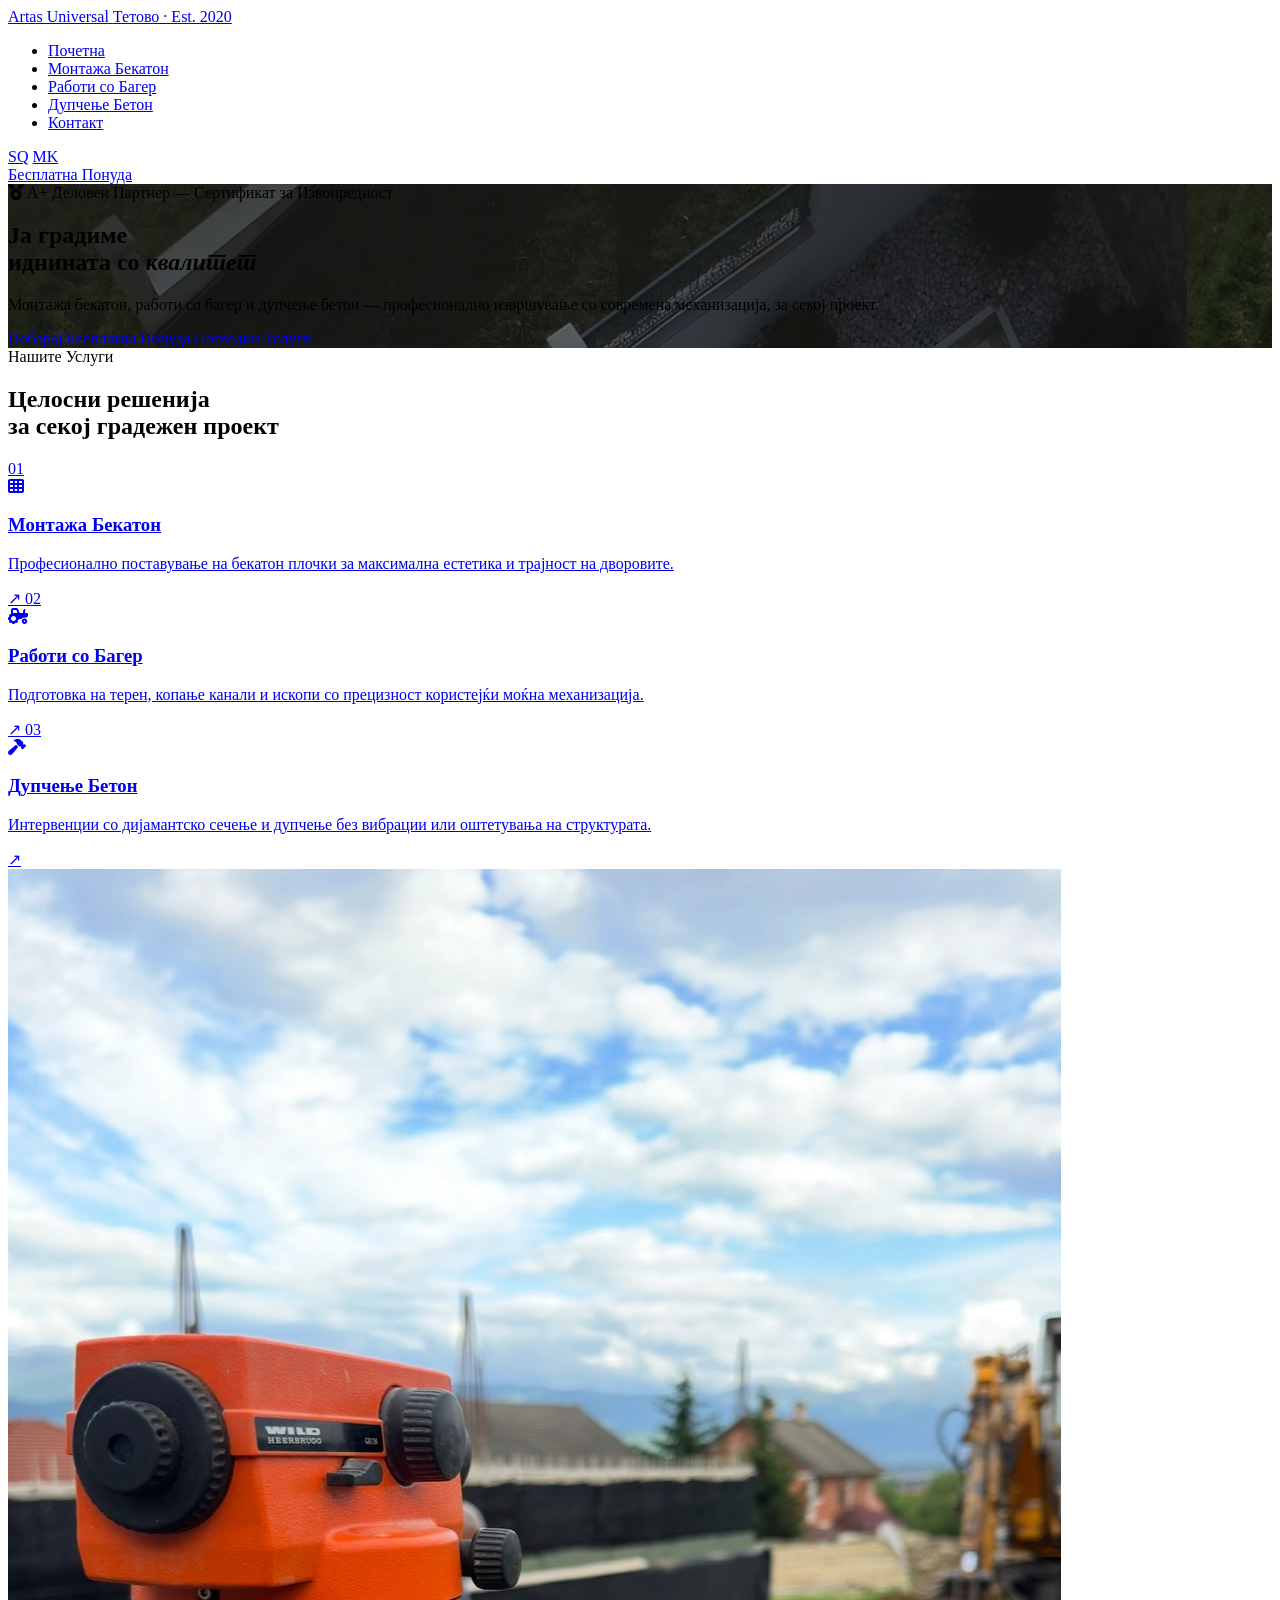
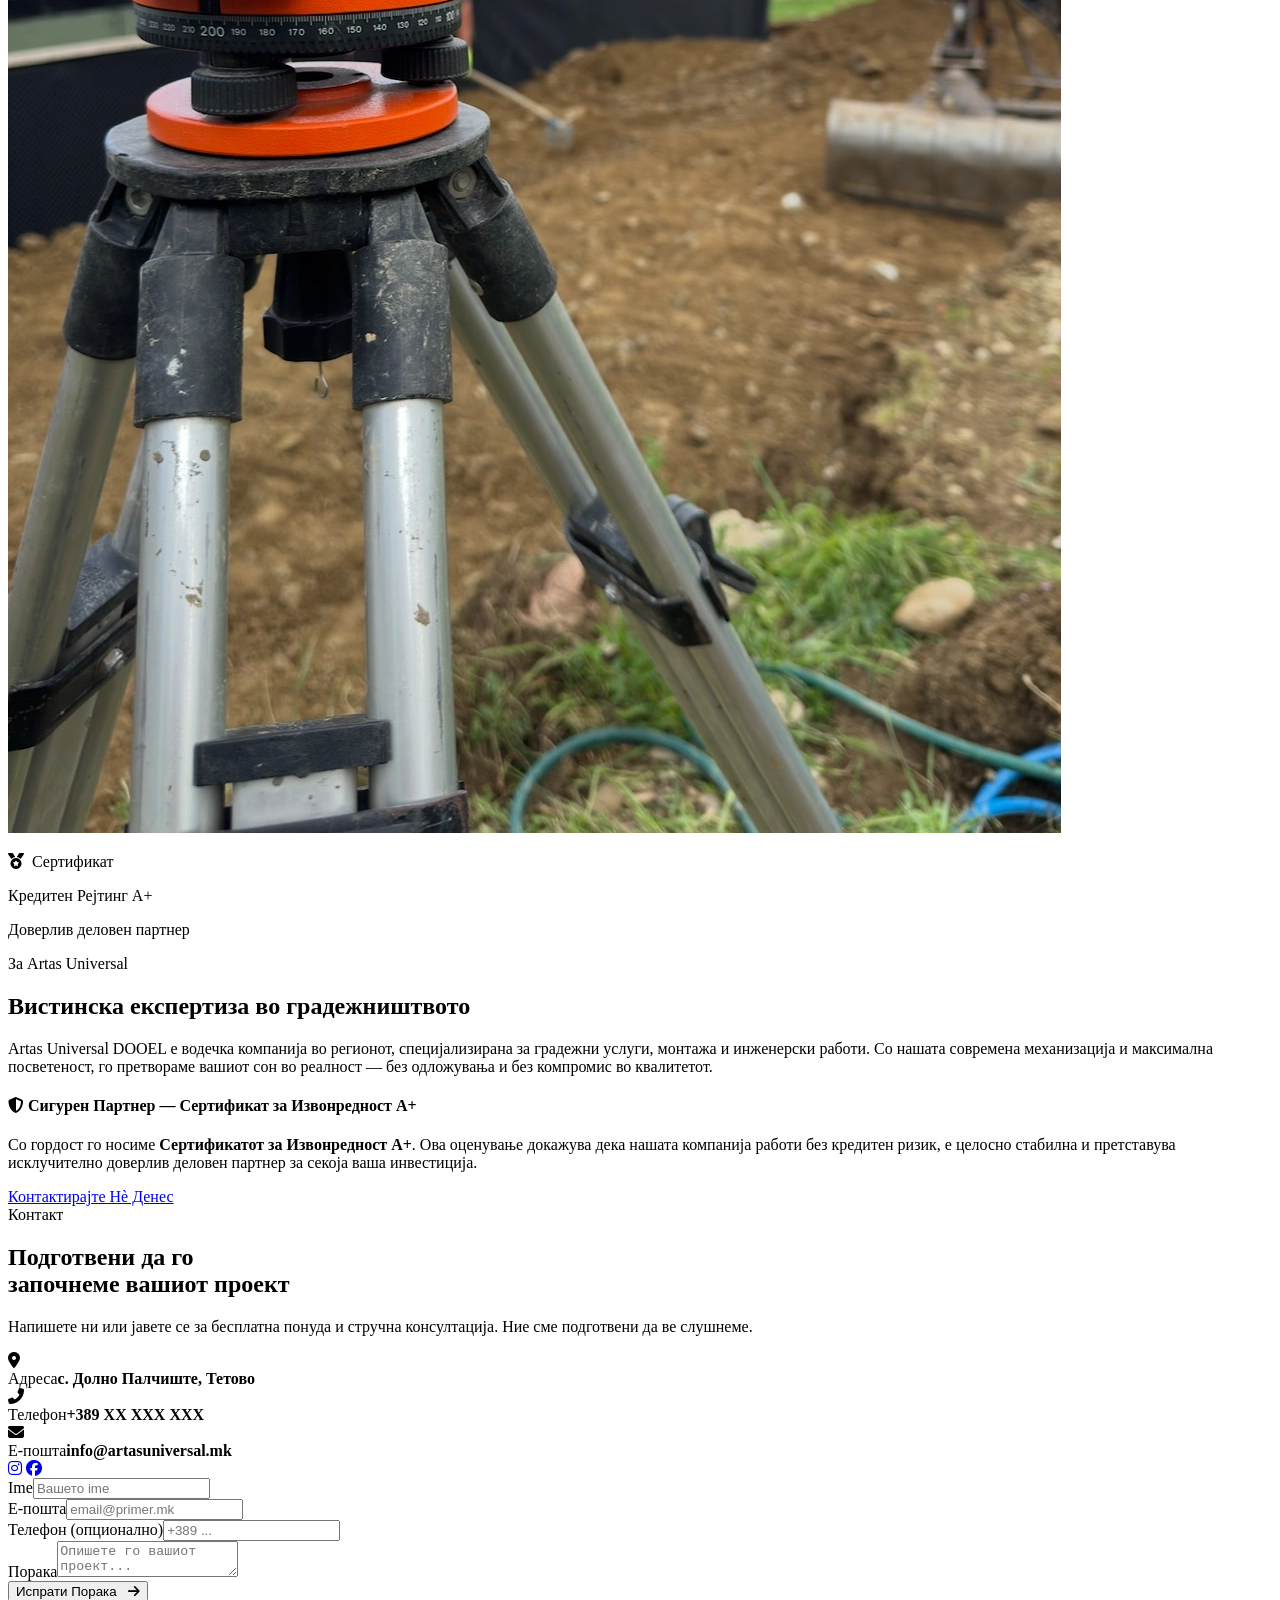
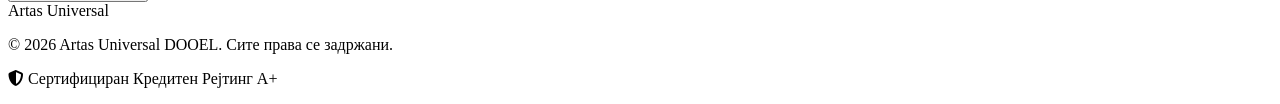
==== mk/index.html @ a0e023be "Add index.html for Artas Universal website" ====
<!DOCTYPE html>
<html lang="mk">
<head>
  <meta charset="UTF-8">
  <meta name="viewport" content="width=device-width, initial-scale=1.0">
  <title>Artas Universal — Професионални Градежни Услуги, Тетово</title>
  <meta name="description" content="Artas Universal — Кредитен рејтинг A+. Монтажа бекатон, работи со багер, дупчење бетон во Тетово.">
  <link rel="stylesheet" href="../style.css">
  <link rel="stylesheet" href="https://cdnjs.cloudflare.com/ajax/libs/font-awesome/6.4.0/css/all.min.css">
</head>
<body>

<nav>
  <div class="nav-inner">
    <a href="index.html" class="logo-wrap">
      <span class="logo-main">Artas Universal</span>
      <span class="logo-sub">Тетово · Est. 2020</span>
    </a>
    <ul class="nav-links">
      <li><a href="index.html" class="active">Почетна</a></li>
      <li><a href="bekaton.html">Монтажа Бекатон</a></li>
      <li><a href="eskavator.html">Работи со Багер</a></li>
      <li><a href="shpuarje.html">Дупчење Бетон</a></li>
      <li><a href="index.html#kontakt">Контакт</a></li>
    </ul>
    <div class="nav-right">
      <div class="lang-switch">
        <a href="../sq/index.html" class="lang-btn">SQ</a>
        <a href="../mk/index.html" class="lang-btn active">MK</a>
      </div>
      <a href="#kontakt" class="nav-cta">Бесплатна Понуда</a>
    </div>
  </div>
</nav>

<!-- HERO -->
<section class="hero" style="background-image: linear-gradient(165deg, rgba(26,26,24,0.82) 0%, rgba(26,26,24,0.5) 100%), url('../IMG_2618.webp');">
  <div class="hero-inner">
    <div class="hero-badge">
      <i class="fas fa-medal"></i>
      A+ Деловен Партнер — Сертификат за Извонредност
    </div>
    <h1>Ја градиме<br>иднината со <em>квалитет</em></h1>
    <p class="hero-desc">Монтажа бекатон, работи со багер и дупчење бетон — професионално извршување со современа механизација, за секој проект.</p>
    <div class="hero-actions">
      <a href="#kontakt" class="btn-primary">Побарај Бесплатна Понуда</a>
      <a href="#uslugi" class="btn-ghost">Погледни Услуги</a>
    </div>
  </div>
</section>

<!-- SERVICES -->
<section id="uslugi" class="services-section">
  <span class="overline">Нашите Услуги</span>
  <h2 class="section-title">Целосни решенија<br>за секој градежен проект</h2>
  <div class="services-grid">
    <a href="bekaton.html" class="service-tile">
      <span class="tile-num">01</span>
      <div class="tile-icon"><i class="fas fa-th"></i></div>
      <h3>Монтажа Бекатон</h3>
      <p>Професионално поставување на бекатон плочки за максимална естетика и трајност на дворовите.</p>
      <span class="tile-arrow">↗</span>
    </a>
    <a href="eskavator.html" class="service-tile">
      <span class="tile-num">02</span>
      <div class="tile-icon"><i class="fas fa-tractor"></i></div>
      <h3>Работи со Багер</h3>
      <p>Подготовка на терен, копање канали и ископи со прецизност користејќи моќна механизација.</p>
      <span class="tile-arrow">↗</span>
    </a>
    <a href="shpuarje.html" class="service-tile">
      <span class="tile-num">03</span>
      <div class="tile-icon"><i class="fas fa-hammer"></i></div>
      <h3>Дупчење Бетон</h3>
      <p>Интервенции со дијамантско сечење и дупчење без вибрации или оштетувања на структурата.</p>
      <span class="tile-arrow">↗</span>
    </a>
  </div>
</section>

<!-- ABOUT -->
<section id="za-nas" class="about-section">
  <div class="about-inner">
    <div class="about-img-wrap">
      <img src="../IMG_2614.webp" alt="Artas Universal — Тим">
      <div class="about-badge">
        <p class="badge-label"><i class="fas fa-medal" style="color:var(--gold);margin-right:4px;"></i> Сертификат</p>
        <p class="badge-title">Кредитен Рејтинг A+</p>
        <p class="badge-sub">Доверлив деловен партнер</p>
      </div>
    </div>
    <div class="about-text">
      <span class="overline">За Artas Universal</span>
      <h2>Вистинска експертиза во градежништвото</h2>
      <p>Artas Universal DOOEL е водечка компанија во регионот, специјализирана за градежни услуги, монтажа и инженерски работи. Со нашата современа механизација и максимална посветеност, го претвораме вашиот сон во реалност — без одложувања и без компромис во квалитетот.</p>
      <div class="cert-block">
        <h4><i class="fas fa-shield-alt"></i> Сигурен Партнер — Сертификат за Извонредност A+</h4>
        <p>Со гордост го носиме <strong>Сертификатот за Извонредност A+</strong>. Ова оценување докажува дека нашата компанија работи без кредитен ризик, е целосно стабилна и претставува исклучително доверлив деловен партнер за секоја ваша инвестиција.</p>
      </div>
      <a href="#kontakt" class="btn-primary">Контактирајте Нè Денес</a>
    </div>
  </div>
</section>

<!-- CONTACT -->
<section id="kontakt" class="contact-section">
  <div class="contact-inner">
    <div class="contact-left">
      <span class="overline" style="color:var(--rust-light);">Контакт</span>
      <h2>Подготвени да го<br>започнеме вашиот проект</h2>
      <p>Напишете ни или јавете се за бесплатна понуда и стручна консултација. Ние сме подготвени да ве слушнеме.</p>
      <div class="contact-items">
        <div class="ci">
          <div class="ci-icon"><i class="fas fa-map-marker-alt"></i></div>
          <div class="ci-text"><span>Адреса</span><strong>с. Долно Палчиште, Тетово</strong></div>
        </div>
        <div class="ci">
          <div class="ci-icon"><i class="fas fa-phone-alt"></i></div>
          <div class="ci-text"><span>Телефон</span><strong>+389 XX XXX XXX</strong></div>
        </div>
        <div class="ci">
          <div class="ci-icon"><i class="fas fa-envelope"></i></div>
          <div class="ci-text"><span>Е-пошта</span><strong>info@artasuniversal.mk</strong></div>
        </div>
      </div>
      <div class="social-row">
        <a href="https://www.instagram.com/artasuniversal/" target="_blank" class="soc-btn"><i class="fab fa-instagram"></i></a>
        <a href="#" class="soc-btn"><i class="fab fa-facebook"></i></a>
      </div>
    </div>
    <div class="contact-form-wrap">
      <form action="https://api.web3forms.com/submit" method="POST">
        <input type="hidden" name="access_key" value="KODI_YTE_KETU">
        <div class="form-row">
          <div class="form-group"><label>Ime</label><input type="text" name="name" placeholder="Вашето ime" required></div>
          <div class="form-group"><label>Е-пошта</label><input type="email" name="email" placeholder="email@primer.mk" required></div>
        </div>
        <div class="form-group"><label>Телефон (опционално)</label><input type="text" name="phone" placeholder="+389 ..."></div>
        <div class="form-group"><label>Порака</label><textarea name="message" placeholder="Опишете го вашиот проект..." required></textarea></div>
        <button type="submit" class="form-submit">Испрати Порака <i class="fas fa-arrow-right" style="margin-left:8px;"></i></button>
      </form>
    </div>
  </div>
</section>

<footer>
  <div class="footer-inner">
    <div class="footer-logo">Artas <span>Universal</span></div>
    <p>&copy; 2026 Artas Universal DOOEL. Сите права се задржани.</p>
    <p class="footer-cert"><i class="fas fa-shield-alt"></i> Сертифициран Кредитен Рејтинг A+</p>
  </div>
</footer>

</body>
</html>
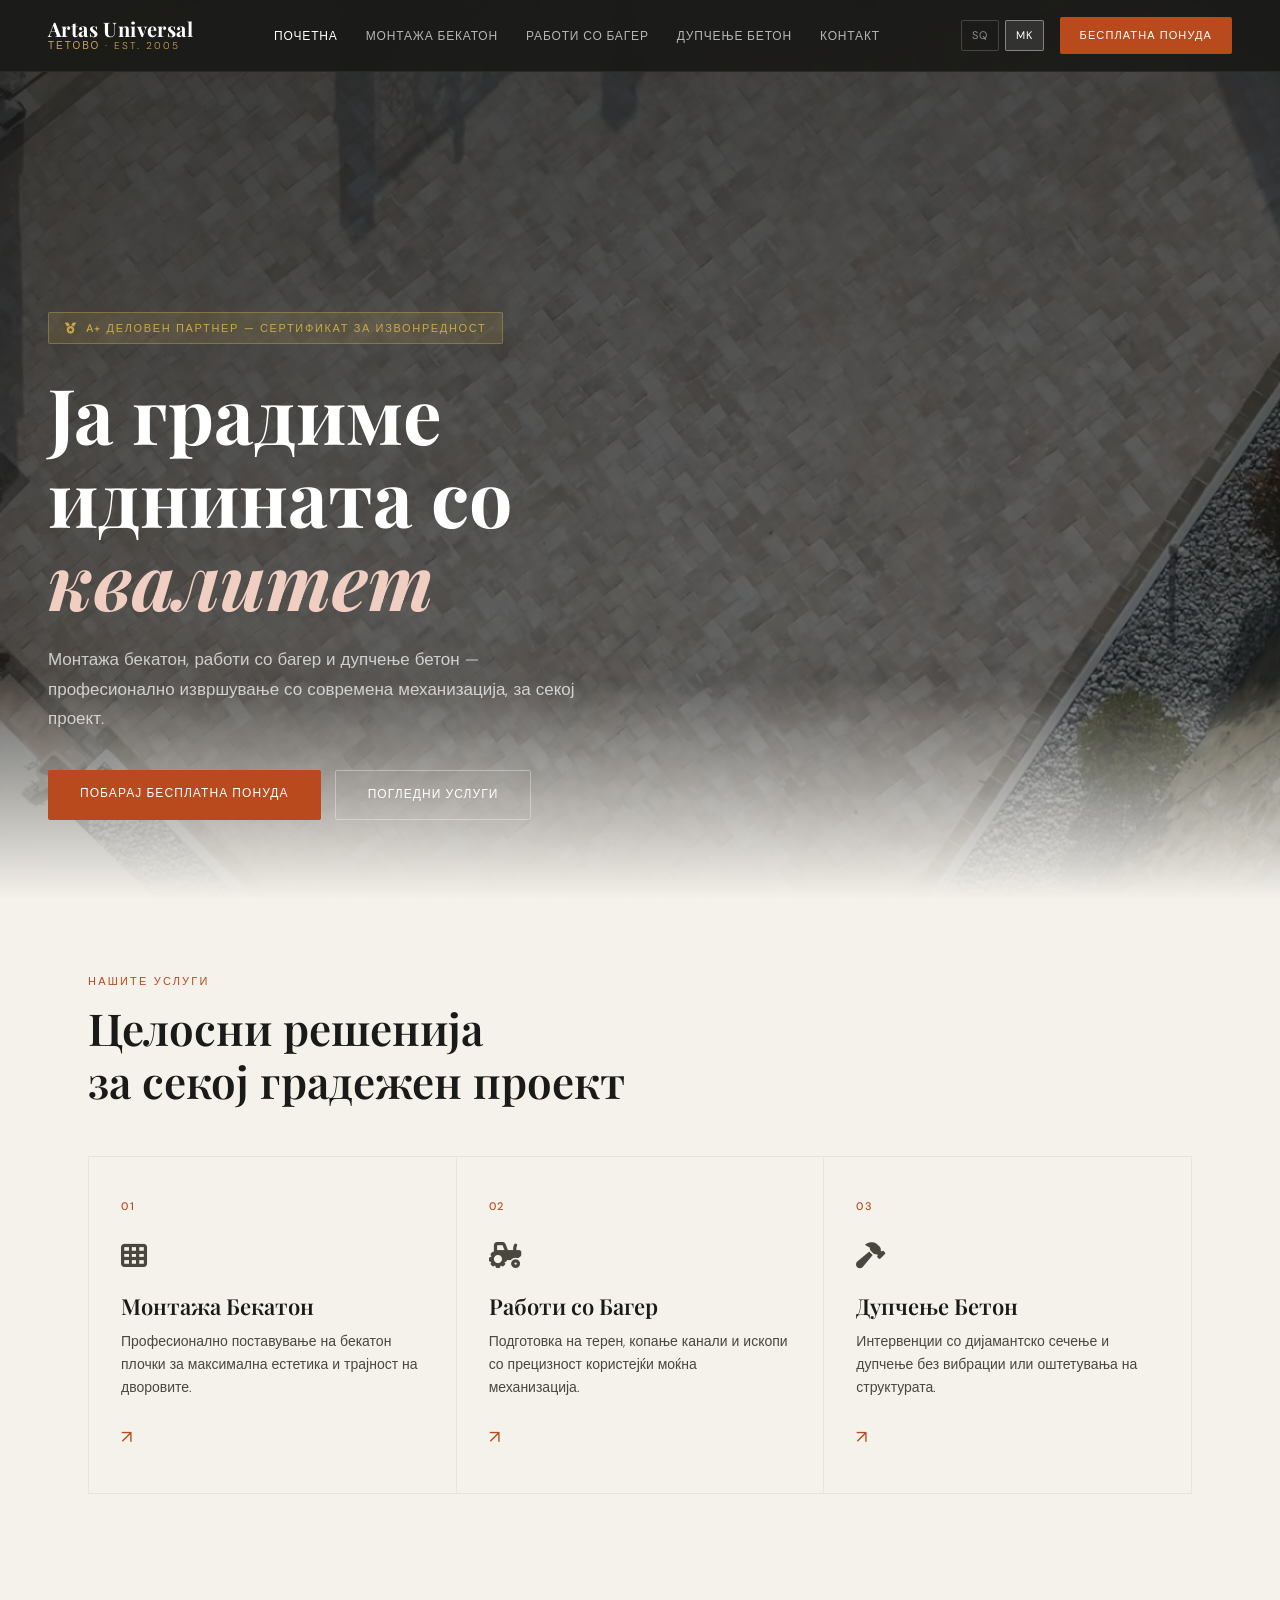
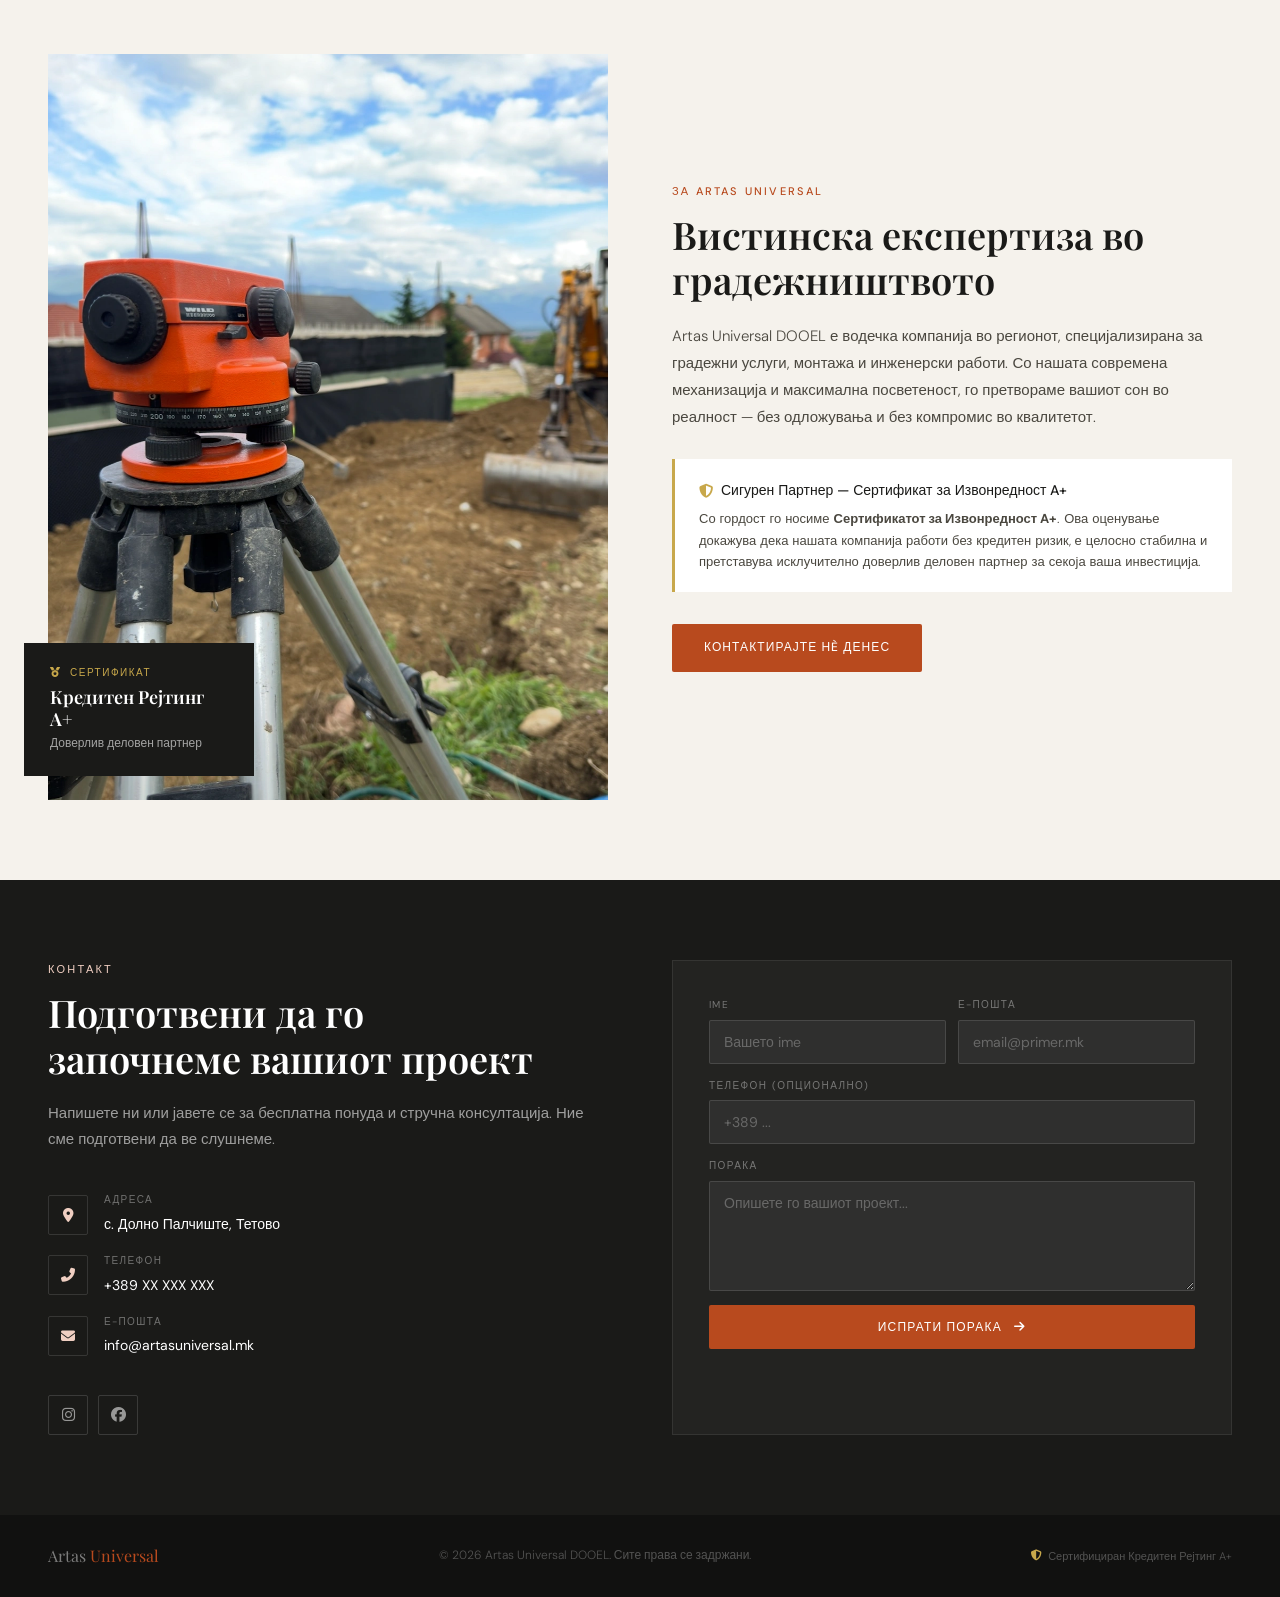
==== commit 9bbc4f22: "Update index.html" ====
--- a/mk/index.html
+++ b/mk/index.html
@@ -14,7 +14,7 @@
   <div class="nav-inner">
     <a href="index.html" class="logo-wrap">
       <span class="logo-main">Artas Universal</span>
-      <span class="logo-sub">Тетово · Est. 2020</span>
+      <span class="logo-sub">Тетово · Est. 2005</span>
     </a>
     <ul class="nav-links">
       <li><a href="index.html" class="active">Почетна</a></li>
--- a/style.css
+++ b/style.css
@@ -0,0 +1,211 @@
+@import url('https://fonts.googleapis.com/css2?family=Playfair+Display:ital,wght@0,400;0,600;0,700;1,400;1,600&family=DM+Sans:ital,wght@0,300;0,400;0,500;1,300&display=swap');
+
+:root {
+  --ink: #1a1a18;
+  --bone: #f5f2ec;
+  --rust: #b84a1e;
+  --rust-dark: #8c3614;
+  --rust-light: #f0cfc2;
+  --stone: #4a473f;
+  --sand: #e8e4dc;
+  --gold: #c8a84b;
+  --white: #ffffff;
+  --nav-h: 72px;
+}
+
+* { margin: 0; padding: 0; box-sizing: border-box; }
+html { scroll-behavior: smooth; font-size: 16px; }
+body { font-family: 'DM Sans', sans-serif; background: var(--bone); color: var(--ink); line-height: 1.65; }
+
+/* ── NAV ── */
+nav {
+  position: fixed; top: 0; left: 0; right: 0; z-index: 100;
+  height: var(--nav-h);
+  display: flex; align-items: center;
+  padding: 0 48px;
+  background: rgba(26,26,24,0.94);
+  backdrop-filter: blur(14px);
+  border-bottom: 1px solid rgba(255,255,255,0.06);
+}
+.nav-inner { max-width: 1200px; width: 100%; margin: 0 auto; display: flex; justify-content: space-between; align-items: center; gap: 24px; }
+.logo-wrap { display: flex; flex-direction: column; line-height: 1; text-decoration: none; flex-shrink: 0; }
+.logo-main { font-family: 'Playfair Display', serif; font-size: 20px; font-weight: 700; color: #fff; letter-spacing: 0.02em; }
+.logo-sub { font-size: 10px; letter-spacing: 0.2em; text-transform: uppercase; color: var(--gold); font-weight: 300; margin-top: 2px; }
+.nav-links { display: flex; gap: 28px; list-style: none; flex-wrap: wrap; }
+.nav-links a { color: rgba(255,255,255,0.68); text-decoration: none; font-size: 12px; letter-spacing: 0.07em; text-transform: uppercase; font-weight: 400; transition: color 0.2s; white-space: nowrap; }
+.nav-links a:hover, .nav-links a.active { color: #fff; }
+.nav-right { display: flex; align-items: center; gap: 16px; flex-shrink: 0; }
+.lang-switch { display: flex; gap: 6px; }
+.lang-btn { background: transparent; border: 1px solid rgba(255,255,255,0.18); color: rgba(255,255,255,0.5); padding: 5px 10px; font-size: 11px; letter-spacing: 0.08em; text-transform: uppercase; cursor: pointer; text-decoration: none; border-radius: 2px; font-family: 'DM Sans', sans-serif; transition: all 0.2s; }
+.lang-btn:hover, .lang-btn.active { background: rgba(255,255,255,0.1); color: #fff; border-color: rgba(255,255,255,0.4); }
+.nav-cta { background: var(--rust); color: #fff; padding: 9px 20px; border-radius: 2px; text-decoration: none; font-size: 11px; letter-spacing: 0.1em; text-transform: uppercase; font-weight: 500; transition: background 0.2s; white-space: nowrap; }
+.nav-cta:hover { background: var(--rust-dark); }
+
+/* ── HERO (Main Page) ── */
+.hero {
+  min-height: 100vh;
+  background: linear-gradient(165deg, rgba(26,26,24,0.82) 0%, rgba(26,26,24,0.5) 100%), url('../IMG_2618.webp') center/cover no-repeat;
+  display: flex; align-items: flex-end;
+  padding: 0 48px 80px;
+  position: relative;
+}
+.hero::before {
+  content: ''; position: absolute; bottom: 0; left: 0; right: 0; height: 220px;
+  background: linear-gradient(to top, var(--bone), transparent);
+}
+.hero-inner { max-width: 1200px; width: 100%; margin: 0 auto; position: relative; z-index: 1; }
+.hero-badge { display: inline-flex; align-items: center; gap: 8px; background: rgba(200,168,75,0.15); border: 1px solid rgba(200,168,75,0.4); color: var(--gold); font-size: 11px; letter-spacing: 0.15em; text-transform: uppercase; padding: 6px 16px; border-radius: 2px; margin-bottom: 28px; font-weight: 500; }
+.hero h1 { font-family: 'Playfair Display', serif; font-size: clamp(42px, 6vw, 78px); font-weight: 700; color: #fff; line-height: 1.08; max-width: 740px; margin-bottom: 24px; }
+.hero h1 em { font-style: italic; color: var(--rust-light); }
+.hero-desc { color: rgba(255,255,255,0.72); font-size: 17px; font-weight: 300; max-width: 560px; margin-bottom: 36px; line-height: 1.75; }
+.hero-actions { display: flex; gap: 14px; flex-wrap: wrap; }
+
+/* ── SERVICE HERO (Inner pages) ── */
+.service-hero {
+  height: 55vh; min-height: 400px;
+  display: flex; align-items: flex-end;
+  padding: 0 48px 56px;
+  position: relative;
+  background-size: cover; background-position: center;
+}
+.service-hero::before {
+  content: ''; position: absolute; inset: 0;
+  background: linear-gradient(to top, rgba(26,26,24,0.90) 0%, rgba(26,26,24,0.45) 60%, rgba(26,26,24,0.25) 100%);
+}
+.service-hero::after {
+  content: ''; position: absolute; bottom: 0; left: 0; right: 0; height: 160px;
+  background: linear-gradient(to top, var(--white), transparent);
+}
+.service-hero-inner { max-width: 1200px; width: 100%; margin: 0 auto; position: relative; z-index: 1; }
+.breadcrumb { display: flex; align-items: center; gap: 8px; margin-bottom: 16px; }
+.breadcrumb a { font-size: 12px; color: rgba(255,255,255,0.55); text-decoration: none; letter-spacing: 0.06em; text-transform: uppercase; transition: color 0.2s; }
+.breadcrumb a:hover { color: rgba(255,255,255,0.85); }
+.breadcrumb span { font-size: 12px; color: rgba(255,255,255,0.3); }
+.service-hero h1 { font-family: 'Playfair Display', serif; font-size: clamp(32px, 5vw, 58px); font-weight: 700; color: #fff; line-height: 1.1; max-width: 680px; }
+.service-hero h1 em { font-style: italic; color: var(--rust-light); }
+
+/* ── BUTTONS ── */
+.btn-primary { background: var(--rust); color: #fff; padding: 14px 32px; text-decoration: none; font-size: 12px; letter-spacing: 0.09em; text-transform: uppercase; font-weight: 500; border-radius: 2px; transition: all 0.2s; display: inline-block; border: none; cursor: pointer; font-family: 'DM Sans', sans-serif; }
+.btn-primary:hover { background: var(--rust-dark); transform: translateY(-2px); }
+.btn-ghost { background: transparent; color: #fff; padding: 14px 32px; text-decoration: none; font-size: 12px; letter-spacing: 0.09em; text-transform: uppercase; font-weight: 400; border-radius: 2px; border: 1px solid rgba(255,255,255,0.35); transition: all 0.2s; display: inline-block; }
+.btn-ghost:hover { background: rgba(255,255,255,0.08); }
+.btn-outline { background: transparent; color: var(--rust); padding: 12px 28px; text-decoration: none; font-size: 12px; letter-spacing: 0.09em; text-transform: uppercase; font-weight: 500; border-radius: 2px; border: 1px solid var(--rust); transition: all 0.2s; display: inline-block; }
+.btn-outline:hover { background: var(--rust); color: #fff; }
+
+/* ── TYPOGRAPHY HELPERS ── */
+.overline { font-size: 11px; letter-spacing: 0.2em; text-transform: uppercase; color: var(--rust); font-weight: 500; margin-bottom: 12px; display: block; }
+.section-title { font-family: 'Playfair Display', serif; font-size: clamp(28px, 4vw, 44px); font-weight: 600; color: var(--ink); line-height: 1.2; margin-bottom: 48px; }
+
+/* ── SERVICES GRID (Main page) ── */
+.services-section { max-width: 1200px; margin: 72px auto 0; padding: 0 48px; }
+.services-grid { display: grid; grid-template-columns: repeat(3, 1fr); gap: 1px; background: var(--sand); border: 1px solid var(--sand); margin-bottom: 80px; }
+.service-tile { background: var(--bone); padding: 40px 32px; text-decoration: none; color: inherit; display: block; transition: background 0.2s; }
+.service-tile:hover { background: var(--white); }
+.service-tile:hover .tile-arrow { transform: translate(3px,-3px); }
+.tile-num { font-size: 11px; letter-spacing: 0.15em; color: var(--rust); font-weight: 500; margin-bottom: 28px; display: block; }
+.tile-icon i { font-size: 26px; color: var(--stone); }
+.tile-icon { margin-bottom: 20px; }
+.service-tile h3 { font-family: 'Playfair Display', serif; font-size: 22px; font-weight: 600; margin-bottom: 10px; line-height: 1.2; }
+.service-tile p { color: var(--stone); font-size: 14px; line-height: 1.65; font-weight: 300; margin-bottom: 24px; }
+.tile-arrow { display: inline-block; font-size: 18px; color: var(--rust); transition: transform 0.22s; }
+
+/* ── SERVICE DETAIL CONTENT (Inner pages) ── */
+.service-content { background: var(--white); padding: 72px 48px; }
+.service-content-inner { max-width: 1200px; margin: 0 auto; }
+.intro-grid { display: grid; grid-template-columns: 1fr 1fr; gap: 56px; align-items: start; margin-bottom: 72px; }
+.intro-lead { font-family: 'Playfair Display', serif; font-size: clamp(20px, 2.5vw, 26px); font-weight: 400; font-style: italic; color: var(--stone); line-height: 1.45; }
+.intro-body { color: var(--stone); font-size: 15px; font-weight: 300; line-height: 1.8; }
+
+.process-title { font-family: 'Playfair Display', serif; font-size: 28px; font-weight: 600; margin-bottom: 36px; padding-bottom: 20px; border-bottom: 1px solid var(--sand); }
+.process-steps { display: grid; grid-template-columns: repeat(2, 1fr); gap: 2px; background: var(--sand); margin-bottom: 72px; }
+.step { background: var(--white); padding: 28px 32px; }
+.step-num { font-size: 36px; font-family: 'Playfair Display', serif; color: var(--sand); font-weight: 700; line-height: 1; margin-bottom: 12px; }
+.step h4 { font-size: 15px; font-weight: 500; margin-bottom: 8px; }
+.step p { font-size: 13px; color: var(--stone); font-weight: 300; line-height: 1.65; }
+
+.gallery-title { font-family: 'Playfair Display', serif; font-size: 28px; font-weight: 600; margin-bottom: 28px; }
+.gallery-grid { display: grid; grid-template-columns: 2fr 1fr; gap: 3px; background: var(--sand); margin-bottom: 72px; }
+.gallery-grid img { width: 100%; object-fit: cover; display: block; background: var(--sand); }
+.gallery-grid .main-img { aspect-ratio: 16/10; }
+.gallery-grid .side-imgs { display: grid; grid-template-rows: 1fr 1fr; gap: 3px; }
+.gallery-grid .side-imgs img { aspect-ratio: 4/3; height: 100%; }
+
+.cta-strip { background: var(--ink); padding: 52px 56px; display: flex; align-items: center; justify-content: space-between; gap: 32px; flex-wrap: wrap; }
+.cta-strip h3 { font-family: 'Playfair Display', serif; font-size: clamp(20px, 2.5vw, 28px); color: #fff; font-weight: 600; }
+.cta-strip p { color: rgba(255,255,255,0.55); font-size: 14px; font-weight: 300; margin-top: 6px; }
+
+/* ── ABOUT STRIP (Main page) ── */
+.about-section { background: var(--bone); padding: 80px 48px; }
+.about-inner { max-width: 1200px; margin: 0 auto; display: grid; grid-template-columns: 1fr 1fr; gap: 64px; align-items: center; }
+.about-img-wrap { position: relative; }
+.about-img-wrap img { width: 100%; aspect-ratio: 3/4; object-fit: cover; background: var(--sand); display: block; }
+.about-badge { position: absolute; bottom: 24px; left: -24px; background: var(--ink); color: #fff; padding: 22px 26px; max-width: 230px; }
+.about-badge .badge-label { font-size: 10px; letter-spacing: 0.15em; text-transform: uppercase; color: var(--gold); margin-bottom: 6px; font-weight: 500; }
+.about-badge .badge-title { font-family: 'Playfair Display', serif; font-size: 18px; font-weight: 600; line-height: 1.2; }
+.about-badge .badge-sub { font-size: 12px; color: rgba(255,255,255,0.6); margin-top: 4px; font-weight: 300; }
+.about-text .overline { margin-bottom: 12px; }
+.about-text h2 { font-family: 'Playfair Display', serif; font-size: clamp(24px, 3vw, 38px); font-weight: 600; margin-bottom: 20px; line-height: 1.2; }
+.about-text > p { color: var(--stone); font-weight: 300; font-size: 15px; margin-bottom: 28px; line-height: 1.8; }
+.cert-block { background: #fff; border-left: 3px solid var(--gold); padding: 20px 24px; margin-bottom: 32px; }
+.cert-block h4 { font-size: 14px; font-weight: 500; margin-bottom: 6px; display: flex; align-items: center; gap: 8px; }
+.cert-block h4 i { color: var(--gold); }
+.cert-block p { font-size: 13px; color: var(--stone); font-weight: 300; line-height: 1.65; }
+
+/* ── CONTACT ── */
+.contact-section { background: var(--ink); padding: 80px 48px; }
+.contact-inner { max-width: 1200px; margin: 0 auto; display: grid; grid-template-columns: 1fr 1fr; gap: 64px; }
+.contact-left .overline { color: var(--rust-light); }
+.contact-left h2 { font-family: 'Playfair Display', serif; font-size: clamp(24px, 3vw, 38px); font-weight: 600; color: #fff; margin-bottom: 18px; line-height: 1.2; }
+.contact-left > p { color: rgba(255,255,255,0.58); font-weight: 300; font-size: 15px; margin-bottom: 40px; line-height: 1.75; }
+.contact-items { display: flex; flex-direction: column; gap: 16px; margin-bottom: 36px; }
+.ci { display: flex; align-items: center; gap: 16px; }
+.ci-icon { width: 40px; height: 40px; border: 1px solid rgba(255,255,255,0.12); border-radius: 2px; display: flex; align-items: center; justify-content: center; flex-shrink: 0; }
+.ci-icon i { color: var(--rust-light); font-size: 14px; }
+.ci-text span { display: block; font-size: 10px; letter-spacing: 0.14em; text-transform: uppercase; color: rgba(255,255,255,0.38); margin-bottom: 2px; }
+.ci-text strong { color: #fff; font-size: 14px; font-weight: 400; }
+.social-row { display: flex; gap: 10px; }
+.soc-btn { width: 40px; height: 40px; border: 1px solid rgba(255,255,255,0.14); border-radius: 2px; display: flex; align-items: center; justify-content: center; color: rgba(255,255,255,0.55); text-decoration: none; transition: all 0.2s; font-size: 15px; }
+.soc-btn:hover { background: rgba(255,255,255,0.08); color: #fff; }
+.contact-form-wrap { background: rgba(255,255,255,0.04); border: 1px solid rgba(255,255,255,0.08); padding: 36px; }
+.form-row { display: grid; grid-template-columns: 1fr 1fr; gap: 12px; }
+.form-group { display: flex; flex-direction: column; gap: 6px; margin-bottom: 14px; }
+.form-group label { font-size: 10px; letter-spacing: 0.14em; text-transform: uppercase; color: rgba(255,255,255,0.38); }
+.form-group input, .form-group textarea { background: rgba(255,255,255,0.06); border: 1px solid rgba(255,255,255,0.12); color: #fff; padding: 12px 14px; font-size: 14px; font-family: 'DM Sans', sans-serif; border-radius: 2px; width: 100%; outline: none; transition: border-color 0.2s; }
+.form-group input::placeholder, .form-group textarea::placeholder { color: rgba(255,255,255,0.28); }
+.form-group input:focus, .form-group textarea:focus { border-color: rgba(255,255,255,0.35); }
+.form-group textarea { min-height: 110px; resize: vertical; }
+.form-submit { width: 100%; background: var(--rust); color: #fff; padding: 14px; border: none; font-size: 12px; letter-spacing: 0.1em; text-transform: uppercase; font-weight: 500; cursor: pointer; font-family: 'DM Sans', sans-serif; border-radius: 2px; transition: background 0.2s; }
+.form-submit:hover { background: var(--rust-dark); }
+
+/* ── FOOTER ── */
+footer { background: #111110; padding: 28px 48px; }
+.footer-inner { max-width: 1200px; margin: 0 auto; display: flex; align-items: center; justify-content: space-between; flex-wrap: wrap; gap: 12px; }
+.footer-logo { font-family: 'Playfair Display', serif; font-size: 16px; color: rgba(255,255,255,0.45); }
+.footer-logo span { color: var(--rust); }
+footer p { font-size: 12px; color: rgba(255,255,255,0.28); font-weight: 300; }
+.footer-cert { font-size: 11px; color: rgba(255,255,255,0.28); display: flex; align-items: center; gap: 6px; }
+.footer-cert i { color: var(--gold); }
+
+/* ── RESPONSIVE ── */
+@media (max-width: 960px) {
+  nav { padding: 0 20px; }
+  .nav-links { display: none; }
+  .hero { padding: 0 20px 56px; }
+  .services-section { padding: 0 20px; }
+  .services-grid { grid-template-columns: 1fr; }
+  .service-hero { padding: 0 20px 40px; height: auto; min-height: 340px; padding-top: calc(var(--nav-h) + 40px); }
+  .service-content { padding: 48px 20px; }
+  .intro-grid { grid-template-columns: 1fr; gap: 24px; }
+  .process-steps { grid-template-columns: 1fr; }
+  .gallery-grid { grid-template-columns: 1fr; }
+  .gallery-grid .side-imgs { grid-template-rows: none; grid-template-columns: 1fr 1fr; }
+  .gallery-grid .side-imgs img { aspect-ratio: 4/3; height: auto; }
+  .cta-strip { padding: 36px 24px; flex-direction: column; align-items: flex-start; }
+  .about-section { padding: 56px 20px; }
+  .about-inner { grid-template-columns: 1fr; }
+  .about-badge { left: 0; position: relative; bottom: auto; max-width: 100%; margin-top: 16px; }
+  .contact-section { padding: 56px 20px; }
+  .contact-inner { grid-template-columns: 1fr; }
+  .form-row { grid-template-columns: 1fr; }
+  footer { padding: 24px 20px; }
+}
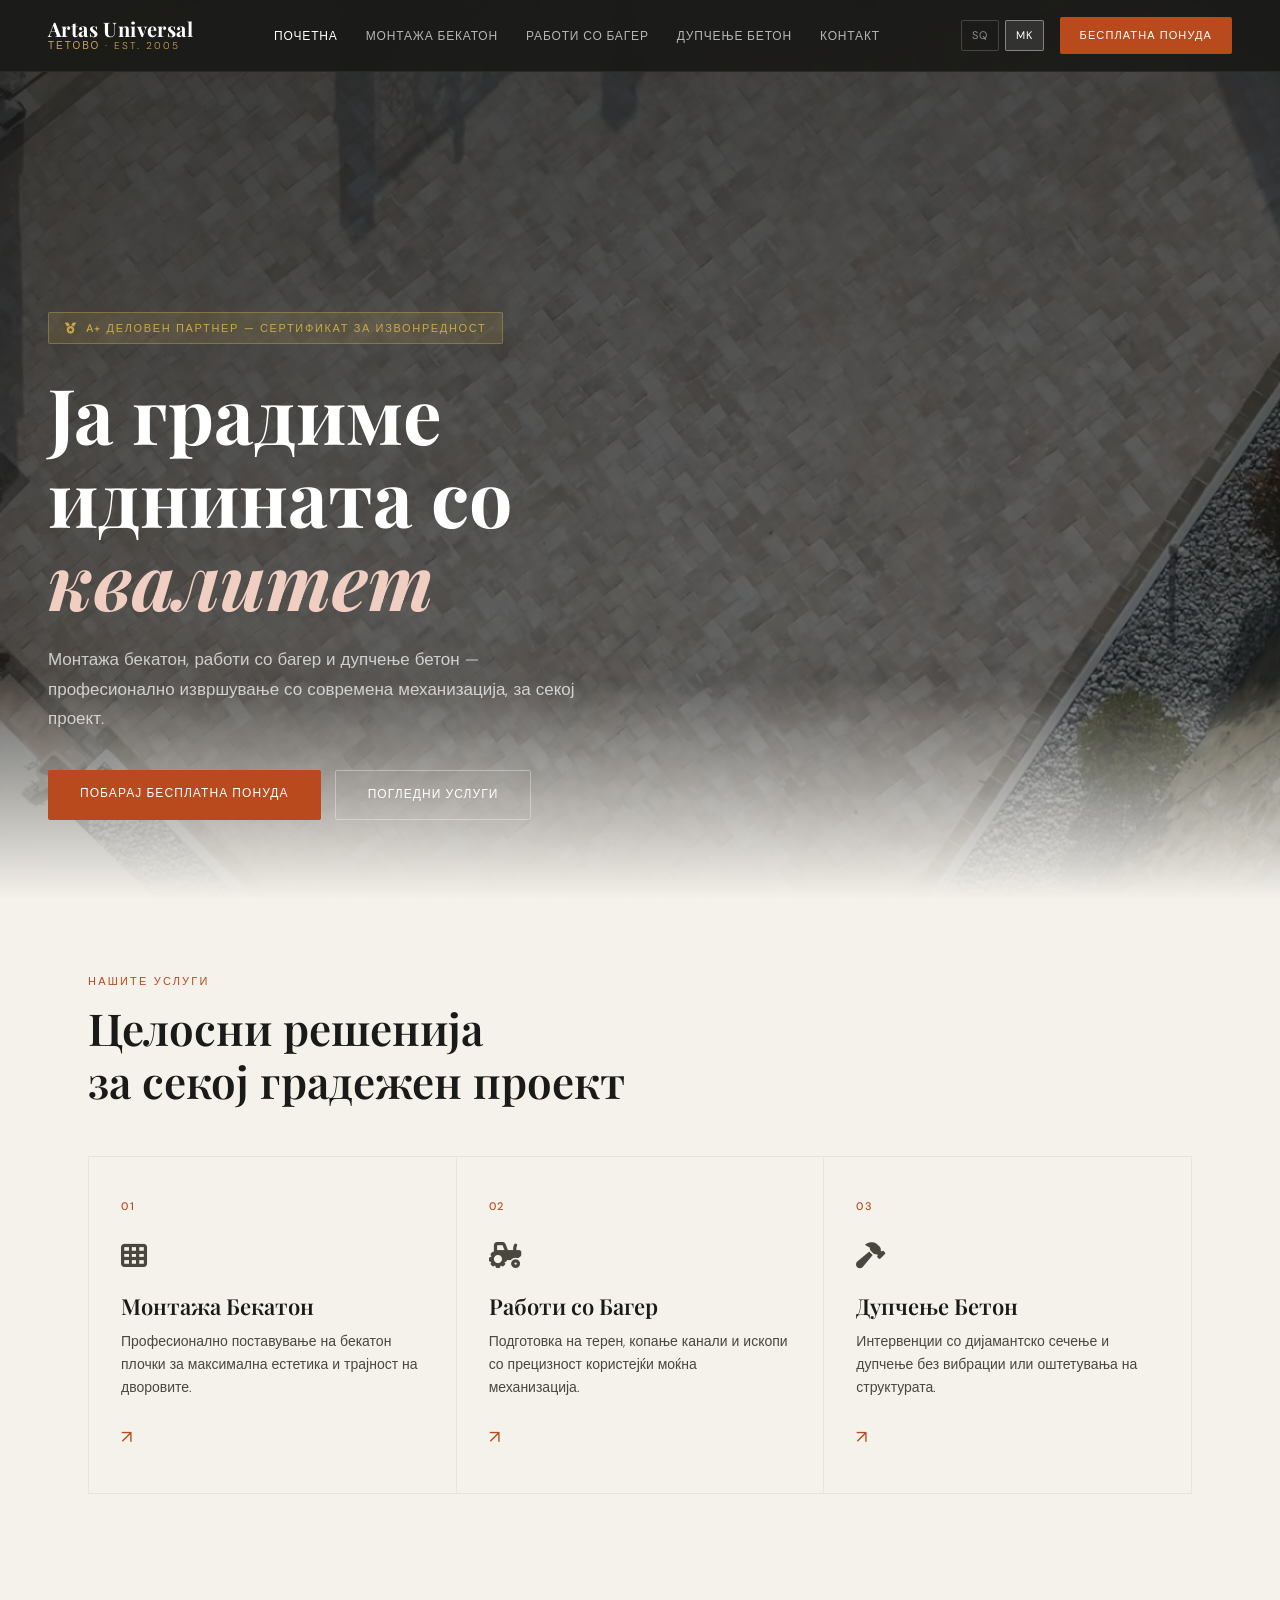
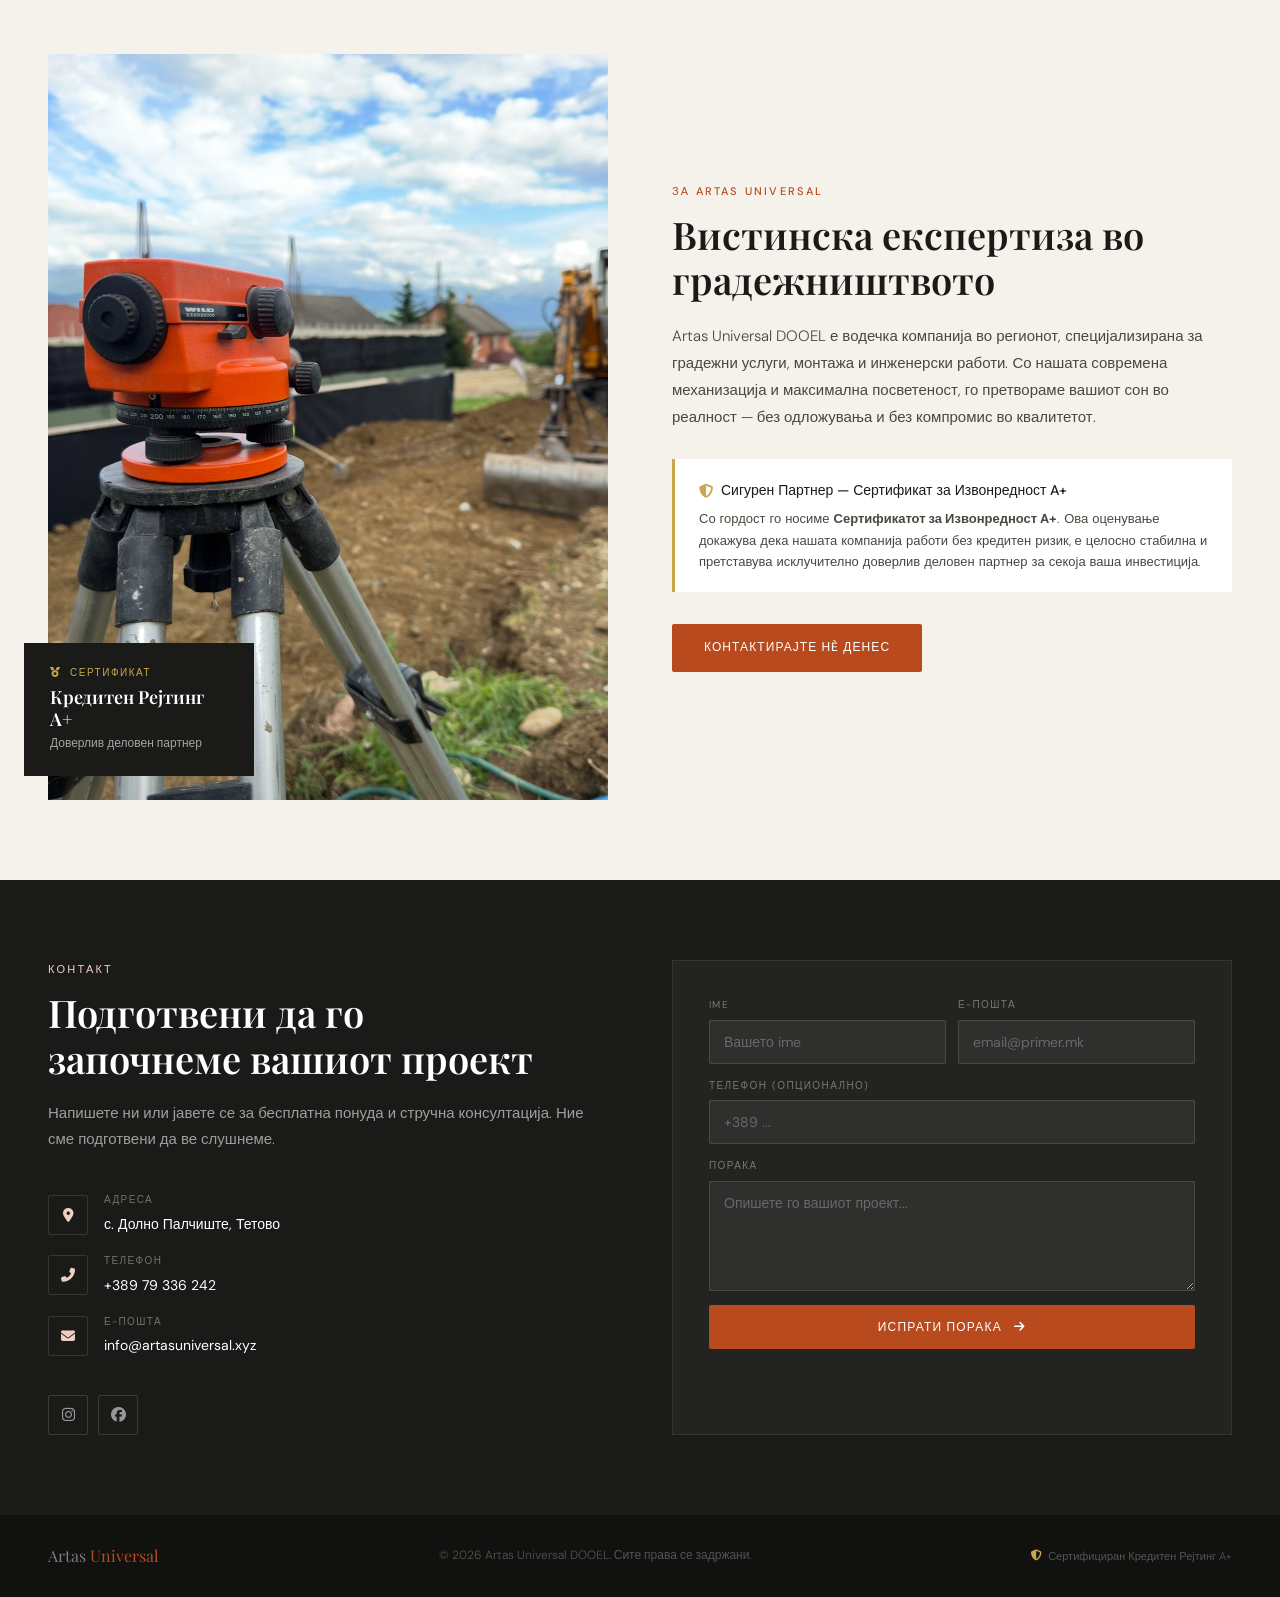
==== commit 90cd7a51: "Update index.html" ====
--- a/mk/index.html
+++ b/mk/index.html
@@ -18,7 +18,7 @@
     </a>
     <ul class="nav-links">
       <li><a href="index.html" class="active">Почетна</a></li>
-      <li><a href="bekaton.html">Монтажа Бекатон</a></li>
+      <li><a href="Bekaton.html">Монтажа Бекатон</a></li>
       <li><a href="eskavator.html">Работи со Багер</a></li>
       <li><a href="shpuarje.html">Дупчење Бетон</a></li>
       <li><a href="index.html#kontakt">Контакт</a></li>
@@ -116,11 +116,11 @@
         </div>
         <div class="ci">
           <div class="ci-icon"><i class="fas fa-phone-alt"></i></div>
-          <div class="ci-text"><span>Телефон</span><strong>+389 XX XXX XXX</strong></div>
+          <div class="ci-text"><span>Телефон</span><strong>+389 79 336 242</strong></div>
         </div>
         <div class="ci">
           <div class="ci-icon"><i class="fas fa-envelope"></i></div>
-          <div class="ci-text"><span>Е-пошта</span><strong>info@artasuniversal.mk</strong></div>
+          <div class="ci-text"><span>Е-пошта</span><strong>info@artasuniversal.xyz</strong></div>
         </div>
       </div>
       <div class="social-row">
